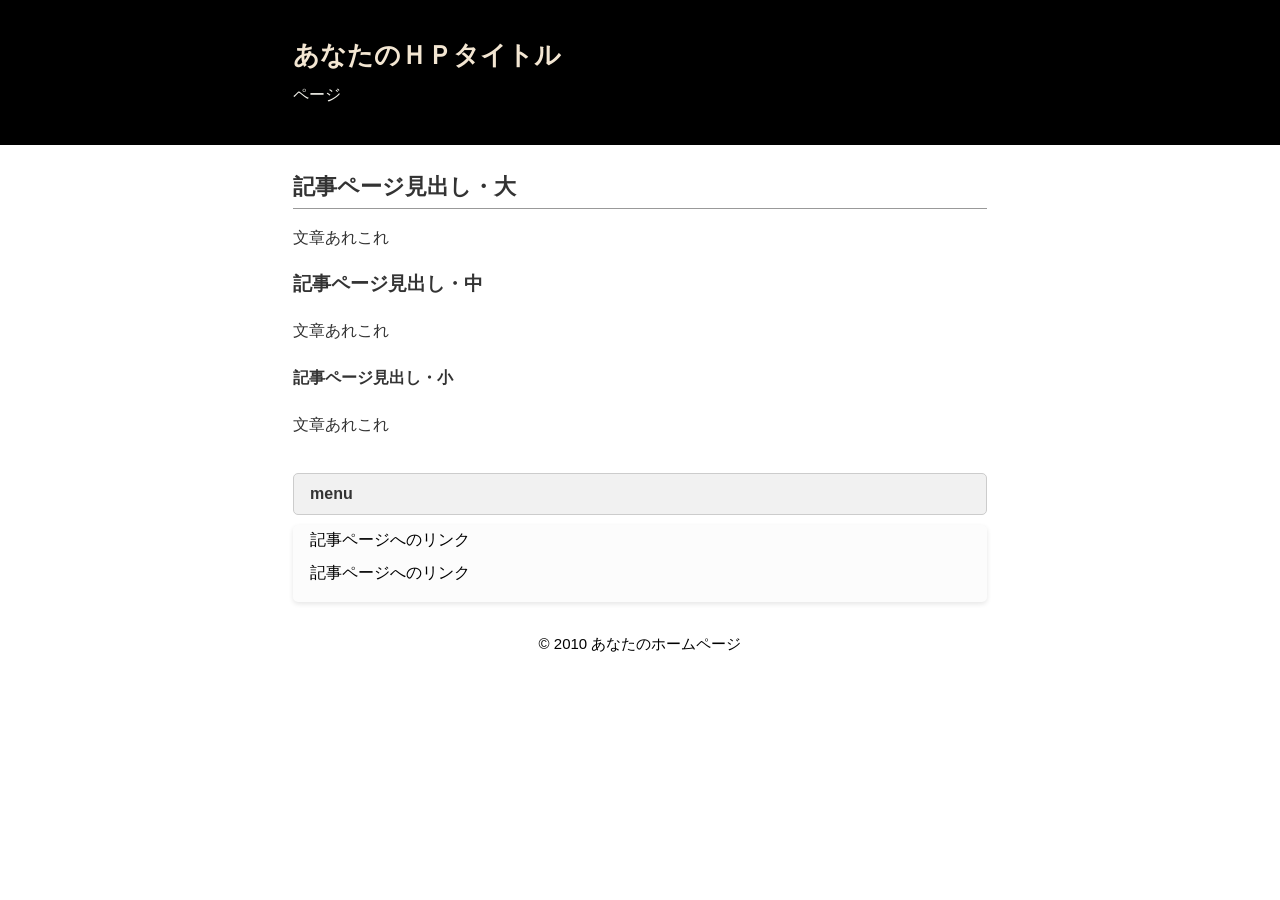
==== index.html @ f2af95d7 "Update index.html" ====
<!DOCTYPE html>
<html lang="ja">
<head>
<meta charset="UTF-8">
<title>中尾颯吾のホームページ</title>
<meta name="keywords" content="ページのキーワードA,B,C">
<meta name="description" content="ページの説明">
<meta name="viewport" content="width=device-width, initial-scale=1.0">
<link rel="stylesheet" href="index.css">
</head>
<body>
<div id="outer">
<header><div id="header-container"><div id="head-inner"><h1>あなたのＨＰタイトル</h1>
<p class="description">ページ</p></div></div>
</header>
<div id="content-wrapper">
<main>
<div id="inner">
<h2>記事ページ見出し・大</h2>
<p>文章あれこれ</p>
<h3>記事ページ見出し・中</h3>
<p>文章あれこれ</p>
<h4>記事ページ見出し・小</h4>
<p>文章あれこれ</p>
</div>
</main>
<aside>
<div id="middle-inner">
<div class="side-title">menu</div>
<div class="side">
<ul>
<li>記事ページへのリンク</li>
<li>記事ページへのリンク</li>
</ul>
</div>
</div>
</aside>
</div>
<footer>© 2010 あなたのホームページ</footer>
</div></body>
</html>
---- index.css ----
@charset "UTF-8";
body {
	margin: 0;
	padding: 0;
	font-family: "游ゴシック Medium", "ヒラギノ角ゴ Pro", "Hiragino Kaku Gothic Pro", "メイリオ", "Meiryo", sans-serif;
	line-height: 1.6;
    font-size: 16px;
}
#header-container {
  margin: 0 auto;
  width: 694px;
}
header {
	background-color: #000;
}
#head-inner {
    padding: 25px 0;
}
h1 {
	font-size: 26px;
	font-weight: bold;
	padding: 10px 0 0 0;
	margin: 0;
	color: #f3e6d2;
}
h1 a {
	font-weight: bold;
	color: #f3e6d2;
	text-decoration: none;
}
h1 a:hover {
	color: #e8f3f9;
	text-decoration: none;
}
.description {
	line-height: 1.2;
	color: #f3f2eb;
	margin: 0.5em 0 1em 0;
}
h2 {
	font-size: 22px;
	margin: 0;
	padding: 4px 0;
	border-bottom: 1px solid #999;
}
#content-wrapper {margin: 0 auto;
    width: 694px;}
main {
	color: #333;
}
#inner {
	padding: 20px 0 0 0;
}
ul {
	margin: 0 0 0 1em;
	padding: 0;
}
li {
	list-style: disc;
}
p {
	margin: 1em 0;
}
img {
	max-width: 100%;
	height: auto;
	border: 0;
}
hr {
	border-width: 1px 0 0 0;
	border-style: solid;
	border-color: #ccc;
	height: 1px;
}
a {
	font-weight: normal;
}
aside {

}
#middle-inner {
	padding: 20px 0 20px 0;
}
.side-title {
	padding: 7px 16px 7px 16px;
	background-color: #f1f1f1;
	color: #333;
	font-weight: bold;
	border: 1px solid #ccc;
	margin-bottom: 10px;
	border-radius: 5px;
}
.side {
	margin: 0 0 10px 0;
	padding: 2px 8px 8px 7px;
	background-color: #fcfcfc;
	box-shadow: 0 2px 5px rgba(0, 0, 0, 0.1);
	border-radius: 5px;
}
.side ul {
	margin: 0 0 0 10px;
	padding: 0;
}
.side li {
	list-style: none;
	margin-bottom: 0.5em;
}
.side li a {
	text-decoration: none;
	color: #214555;
}
.side li a:hover {
	text-decoration: underline;
}
footer {
	font-size: 15px;
	height: 100px;
	clear: both;
	text-align: center;
}
blockquote {
	border: 1px solid #ccc;
	padding: 5px;
	margin: 10px;
}
@media screen and (max-width: 767px) {
#header-container {
    margin: 0;
	width: 100%;
}
header {

}
#head-inner {
    padding: 25px 10px;
	background-color: #214555;
}
.description {
}
#content-wrapper {
margin: 0;
	width: 100%;}
main {
width: 100%;
	color: #333;
}
#inner {
	padding: 20px 10px 0 10px;
}
aside {
width: 100%;
}
#middle-inner {
	padding: 10px 10px 20px 10px;
}
h1 {
	font-size: 20px;
}
h2 {
	font-size: 18px;
}
h3 {
	font-size: 16px;
}
h4 {
	font-size: 14px;
}
}
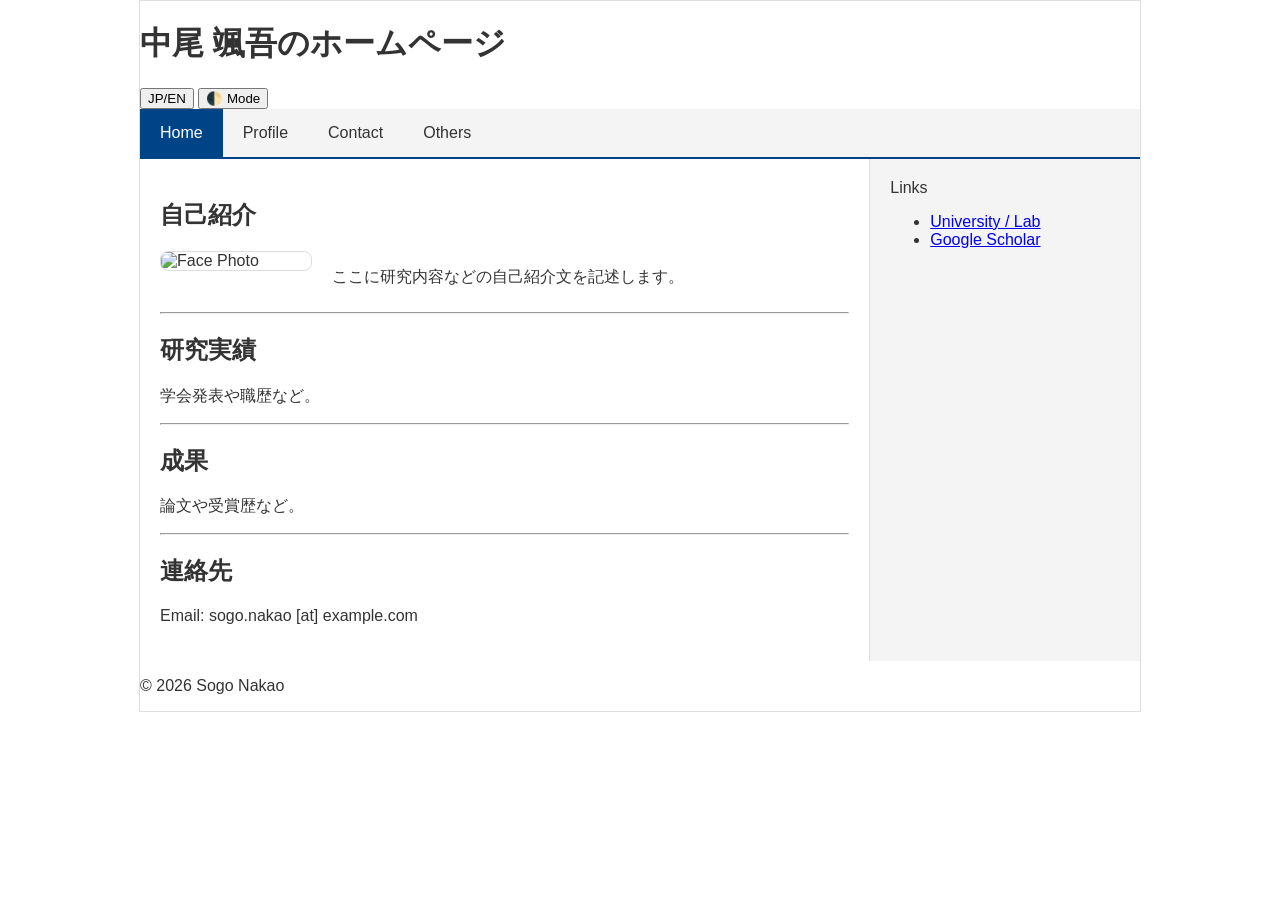
==== commit 0c897709: "Update index.html" ====
--- a/index.html
+++ b/index.html
@@ -1,41 +1,112 @@
 <!DOCTYPE html>
 <html lang="ja">
 <head>
-<meta charset="UTF-8">
-<title>中尾颯吾のホームページ</title>
-<meta name="keywords" content="ページのキーワードA,B,C">
-<meta name="description" content="ページの説明">
-<meta name="viewport" content="width=device-width, initial-scale=1.0">
-<link rel="stylesheet" href="index.css">
+    <meta charset="UTF-8">
+    <title>中尾 颯吾 / Sogo Nakao - Home</title>
+    <meta name="viewport" content="width=device-width, initial-scale=1.0">
+    <link rel="stylesheet" href="index.css">
 </head>
-<body>
-<div id="outer">
-<header><div id="header-container"><div id="head-inner"><h1>あなたのＨＰタイトル</h1>
-<p class="description">ページ</p></div></div>
-</header>
-<div id="content-wrapper">
-<main>
-<div id="inner">
-<h2>記事ページ見出し・大</h2>
-<p>文章あれこれ</p>
-<h3>記事ページ見出し・中</h3>
-<p>文章あれこれ</p>
-<h4>記事ページ見出し・小</h4>
-<p>文章あれこれ</p>
+<body class="light-mode"> <div id="outer">
+    <header>
+        <div id="header-container">
+            <div id="head-inner">
+                <h1 class="lang-ja">中尾 颯吾のホームページ</h1>
+                <h1 class="lang-en" style="display:none;">Sogo Nakao's Homepage</h1>
+                
+                <div class="controls">
+                    <button onclick="toggleLanguage()">JP/EN</button>
+                    <button onclick="toggleDarkMode()">🌓 Mode</button>
+                </div>
+            </div>
+        </div>
+        
+        <nav id="main-nav">
+            <ul>
+                <li><a href="index.html" class="active">Home</a></li>
+                <li><a href="profile.html">Profile</a></li>
+                <li><a href="contact.html">Contact</a></li>
+                <li><a href="others.html">Others</a></li>
+            </ul>
+        </nav>
+    </header>
+
+    <div id="content-wrapper">
+        <main>
+            <div id="inner">
+                <section id="about">
+                    <h2 class="lang-ja">自己紹介</h2>
+                    <h2 class="lang-en" style="display:none;">About Me</h2>
+                    <div class="profile-flex">
+                        <img src="your-photo.jpg" alt="Face Photo" class="profile-img">
+                        <div class="bio">
+                            <p class="lang-ja">ここに研究内容などの自己紹介文を記述します。</p>
+                            <p class="lang-en" style="display:none;">Your introduction and research interests in English go here.</p>
+                        </div>
+                    </div>
+                </section>
+
+                <hr>
+
+                <section id="experience">
+                    <h2 class="lang-ja">研究実績</h2>
+                    <h2 class="lang-en" style="display:none;">Research Experience</h2>
+                    <p class="lang-ja">学会発表や職歴など。</p>
+                    <p class="lang-en" style="display:none;">Details about your conferences and career.</p>
+                </section>
+
+                <hr>
+
+                <section id="publications">
+                    <h2 class="lang-ja">成果</h2>
+                    <h2 class="lang-en" style="display:none;">Publications</h2>
+                    <p class="lang-ja">論文や受賞歴など。</p>
+                    <p class="lang-en" style="display:none;">Journal papers and awards.</p>
+                </section>
+
+                <hr>
+
+                <section id="contact-home">
+                    <h2 class="lang-ja">連絡先</h2>
+                    <h2 class="lang-en" style="display:none;">Contact</h2>
+                    <p>Email: sogo.nakao [at] example.com</p>
+                </section>
+            </div>
+        </main>
+
+        <aside>
+            <div id="middle-inner">
+                <div class="side-title">Links</div>
+                <div class="side">
+                    <ul>
+                        <li><a href="#">University / Lab</a></li>
+                        <li><a href="#">Google Scholar</a></li>
+                    </ul>
+                </div>
+            </div>
+        </aside>
+    </div>
+
+    <footer>
+        <p>© 2026 Sogo Nakao</p>
+    </footer>
 </div>
-</main>
-<aside>
-<div id="middle-inner">
-<div class="side-title">menu</div>
-<div class="side">
-<ul>
-<li>記事ページへのリンク</li>
-<li>記事ページへのリンク</li>
-</ul>
-</div>
-</div>
-</aside>
-</div>
-<footer>© 2010 あなたのホームページ</footer>
-</div></body>
+
+<script>
+    // モード切り替えスクリプト
+    function toggleDarkMode() {
+        document.body.classList.toggle('dark-mode');
+        document.body.classList.toggle('light-mode');
+    }
+
+    // 言語切り替えスクリプト
+    function toggleLanguage() {
+        const jaElements = document.querySelectorAll('.lang-ja');
+        const enElements = document.querySelectorAll('.lang-en');
+        const isJa = jaElements[0].style.display !== 'none';
+
+        jaElements.forEach(el => el.style.display = isJa ? 'none' : 'block');
+        enElements.forEach(el => el.style.display = isJa ? 'block' : 'none');
+    }
+</script>
+</body>
 </html>
--- a/index.css
+++ b/index.css
@@ -1,168 +1,47 @@
-@charset "UTF-8";
+/* 基本変数（ライトモード） */
+:root {
+    --bg-color: #ffffff;
+    --text-color: #333333;
+    --header-bg: #f4f4f4;
+    --accent-color: #004488;
+    --border-color: #dddddd;
+}
+
+/* ダークモード変数 */
+.dark-mode {
+    --bg-color: #1a1a1a;
+    --text-color: #e0e0e0;
+    --header-bg: #2d2d2d;
+    --accent-color: #4da3ff;
+    --border-color: #444444;
+}
+
 body {
-	margin: 0;
-	padding: 0;
-	font-family: "游ゴシック Medium", "ヒラギノ角ゴ Pro", "Hiragino Kaku Gothic Pro", "メイリオ", "Meiryo", sans-serif;
-	line-height: 1.6;
-    font-size: 16px;
+    background-color: var(--bg-color);
+    color: var(--text-color);
+    font-family: "Helvetica Neue", Arial, "Hiragino Kaku Gothic ProN", sans-serif;
+    margin: 0;
+    transition: 0.3s;
 }
-#header-container {
-  margin: 0 auto;
-  width: 694px;
+
+#outer { max-width: 1000px; margin: 0 auto; border: 1px solid var(--border-color); }
+
+/* ナビゲーション */
+#main-nav { background: var(--header-bg); border-bottom: 2px solid var(--accent-color); }
+#main-nav ul { display: flex; list-style: none; padding: 0; margin: 0; }
+#main-nav li a { padding: 15px 20px; text-decoration: none; color: var(--text-color); display: block; }
+#main-nav li a:hover, #main-nav li a.active { background: var(--accent-color); color: white; }
+
+/* プロフィール部分のレイアウト */
+.profile-flex { display: flex; gap: 20px; align-items: flex-start; margin-top: 20px; }
+.profile-img { width: 150px; border-radius: 8px; border: 1px solid var(--border-color); }
+
+/* コンテンツ配置 */
+#content-wrapper { display: flex; }
+main { flex: 3; padding: 20px; }
+aside { flex: 1; padding: 20px; background: var(--header-bg); border-left: 1px solid var(--border-color); }
+
+@media (max-width: 768px) {
+    #content-wrapper { flex-direction: column; }
+    .profile-flex { flex-direction: column; }
 }
-header {
-	background-color: #000;
-}
-#head-inner {
-    padding: 25px 0;
-}
-h1 {
-	font-size: 26px;
-	font-weight: bold;
-	padding: 10px 0 0 0;
-	margin: 0;
-	color: #f3e6d2;
-}
-h1 a {
-	font-weight: bold;
-	color: #f3e6d2;
-	text-decoration: none;
-}
-h1 a:hover {
-	color: #e8f3f9;
-	text-decoration: none;
-}
-.description {
-	line-height: 1.2;
-	color: #f3f2eb;
-	margin: 0.5em 0 1em 0;
-}
-h2 {
-	font-size: 22px;
-	margin: 0;
-	padding: 4px 0;
-	border-bottom: 1px solid #999;
-}
-#content-wrapper {margin: 0 auto;
-    width: 694px;}
-main {
-	color: #333;
-}
-#inner {
-	padding: 20px 0 0 0;
-}
-ul {
-	margin: 0 0 0 1em;
-	padding: 0;
-}
-li {
-	list-style: disc;
-}
-p {
-	margin: 1em 0;
-}
-img {
-	max-width: 100%;
-	height: auto;
-	border: 0;
-}
-hr {
-	border-width: 1px 0 0 0;
-	border-style: solid;
-	border-color: #ccc;
-	height: 1px;
-}
-a {
-	font-weight: normal;
-}
-aside {
-
-}
-#middle-inner {
-	padding: 20px 0 20px 0;
-}
-.side-title {
-	padding: 7px 16px 7px 16px;
-	background-color: #f1f1f1;
-	color: #333;
-	font-weight: bold;
-	border: 1px solid #ccc;
-	margin-bottom: 10px;
-	border-radius: 5px;
-}
-.side {
-	margin: 0 0 10px 0;
-	padding: 2px 8px 8px 7px;
-	background-color: #fcfcfc;
-	box-shadow: 0 2px 5px rgba(0, 0, 0, 0.1);
-	border-radius: 5px;
-}
-.side ul {
-	margin: 0 0 0 10px;
-	padding: 0;
-}
-.side li {
-	list-style: none;
-	margin-bottom: 0.5em;
-}
-.side li a {
-	text-decoration: none;
-	color: #214555;
-}
-.side li a:hover {
-	text-decoration: underline;
-}
-footer {
-	font-size: 15px;
-	height: 100px;
-	clear: both;
-	text-align: center;
-}
-blockquote {
-	border: 1px solid #ccc;
-	padding: 5px;
-	margin: 10px;
-}
-@media screen and (max-width: 767px) {
-#header-container {
-    margin: 0;
-	width: 100%;
-}
-header {
-
-}
-#head-inner {
-    padding: 25px 10px;
-	background-color: #214555;
-}
-.description {
-}
-#content-wrapper {
-margin: 0;
-	width: 100%;}
-main {
-width: 100%;
-	color: #333;
-}
-#inner {
-	padding: 20px 10px 0 10px;
-}
-aside {
-width: 100%;
-}
-#middle-inner {
-	padding: 10px 10px 20px 10px;
-}
-h1 {
-	font-size: 20px;
-}
-h2 {
-	font-size: 18px;
-}
-h3 {
-	font-size: 16px;
-}
-h4 {
-	font-size: 14px;
-}
-}
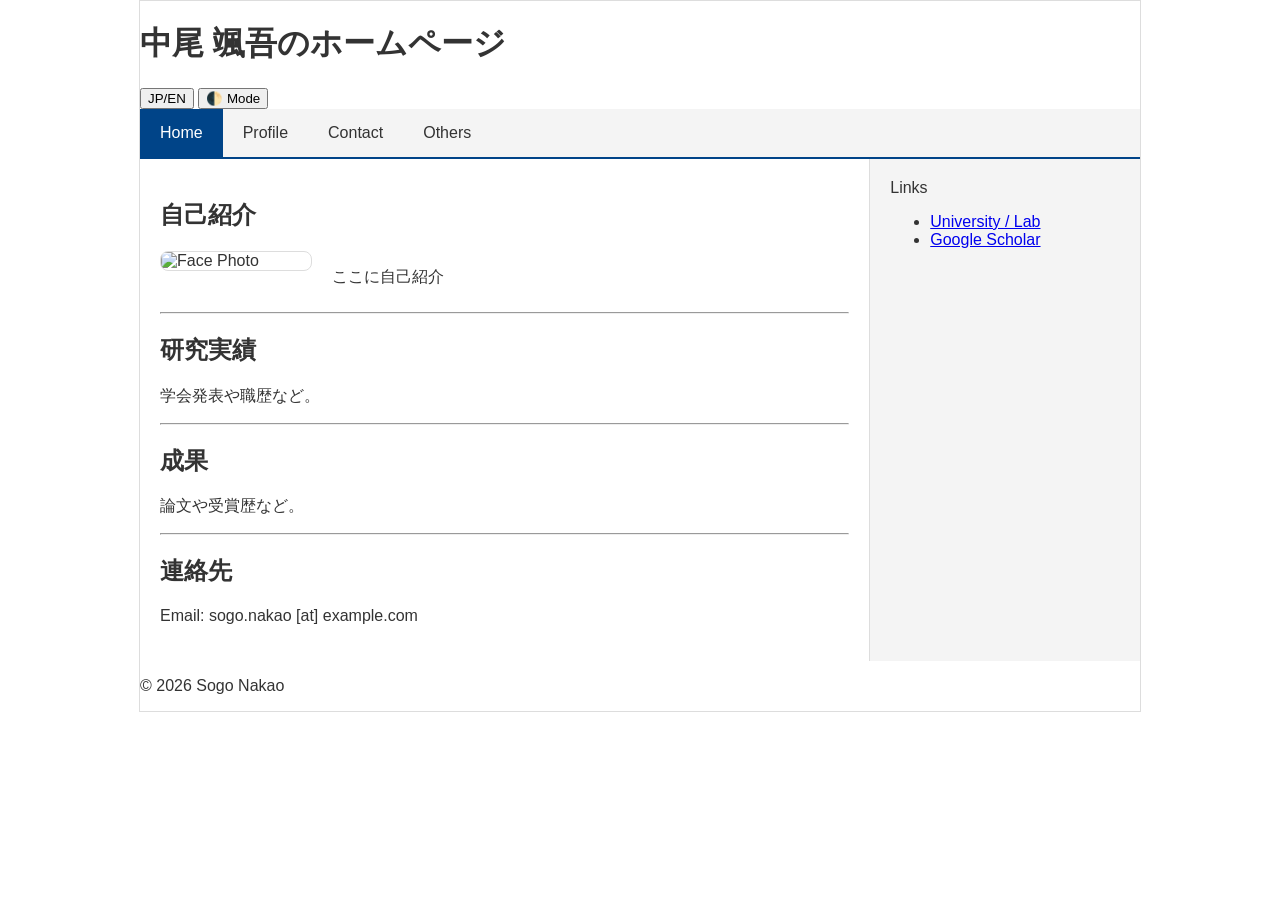
==== commit 5fcd0907: "Update index.html" ====
--- a/index.html
+++ b/index.html
@@ -39,7 +39,7 @@
                     <div class="profile-flex">
                         <img src="your-photo.jpg" alt="Face Photo" class="profile-img">
                         <div class="bio">
-                            <p class="lang-ja">ここに研究内容などの自己紹介文を記述します。</p>
+                            <p class="lang-ja">ここに自己紹介</p>
                             <p class="lang-en" style="display:none;">Your introduction and research interests in English go here.</p>
                         </div>
                     </div>
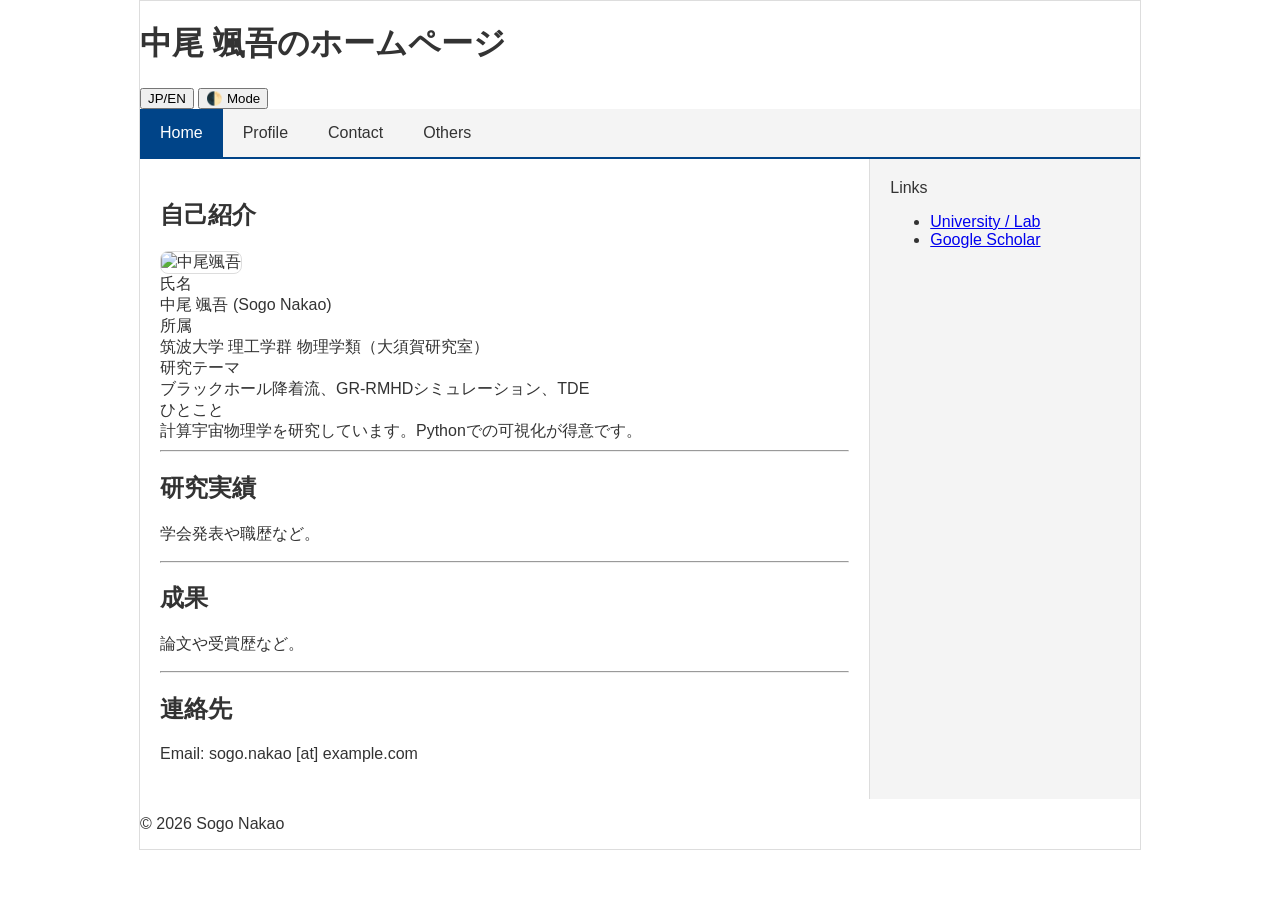
==== commit f7be3230: "Update index.html" ====
--- a/index.html
+++ b/index.html
@@ -36,11 +36,39 @@
                 <section id="about">
                     <h2 class="lang-ja">自己紹介</h2>
                     <h2 class="lang-en" style="display:none;">About Me</h2>
-                    <div class="profile-flex">
-                        <img src="your-photo.jpg" alt="Face Photo" class="profile-img">
-                        <div class="bio">
-                            <p class="lang-ja">ここに自己紹介</p>
-                            <p class="lang-en" style="display:none;">Your introduction and research interests in English go here.</p>
+                    
+                    <div class="profile-container">
+                        <div class="profile-photo">
+                            <img src="my-face.jpg" alt="中尾颯吾" class="profile-img">
+                        </div>
+                
+                        <div class="profile-details">
+                            <div class="info-box">
+                                <div class="info-label lang-ja">氏名</div>
+                                <div class="info-label lang-en" style="display:none;">Name</div>
+                                <div class="info-content">中尾 颯吾 (Sogo Nakao)</div>
+                            </div>
+                
+                            <div class="info-box">
+                                <div class="info-label lang-ja">所属</div>
+                                <div class="info-label lang-en" style="display:none;">Affiliation</div>
+                                <div class="info-content lang-ja">筑波大学 理工学群 物理学類（大須賀研究室）</div>
+                                <div class="info-content lang-en" style="display:none;">College of Physics, University of Tsukuba (Ohsuga Lab)</div>
+                            </div>
+                
+                            <div class="info-box">
+                                <div class="info-label lang-ja">研究テーマ</div>
+                                <div class="info-label lang-en" style="display:none;">Research Interests</div>
+                                <div class="info-content lang-ja">ブラックホール降着流、GR-RMHDシミュレーション、TDE</div>
+                                <div class="info-content lang-en" style="display:none;">BH Accretion Flows, GR-RMHD Simulations, Tidal Disruption Events</div>
+                            </div>
+                
+                            <div class="info-box">
+                                <div class="info-label lang-ja">ひとこと</div>
+                                <div class="info-label lang-en" style="display:none;">Message</div>
+                                <div class="info-content lang-ja">計算宇宙物理学を研究しています。Pythonでの可視化が得意です。</div>
+                                <div class="info-content lang-en" style="display:none;">I am exploring the universe through numerical simulations.</div>
+                            </div>
                         </div>
                     </div>
                 </section>
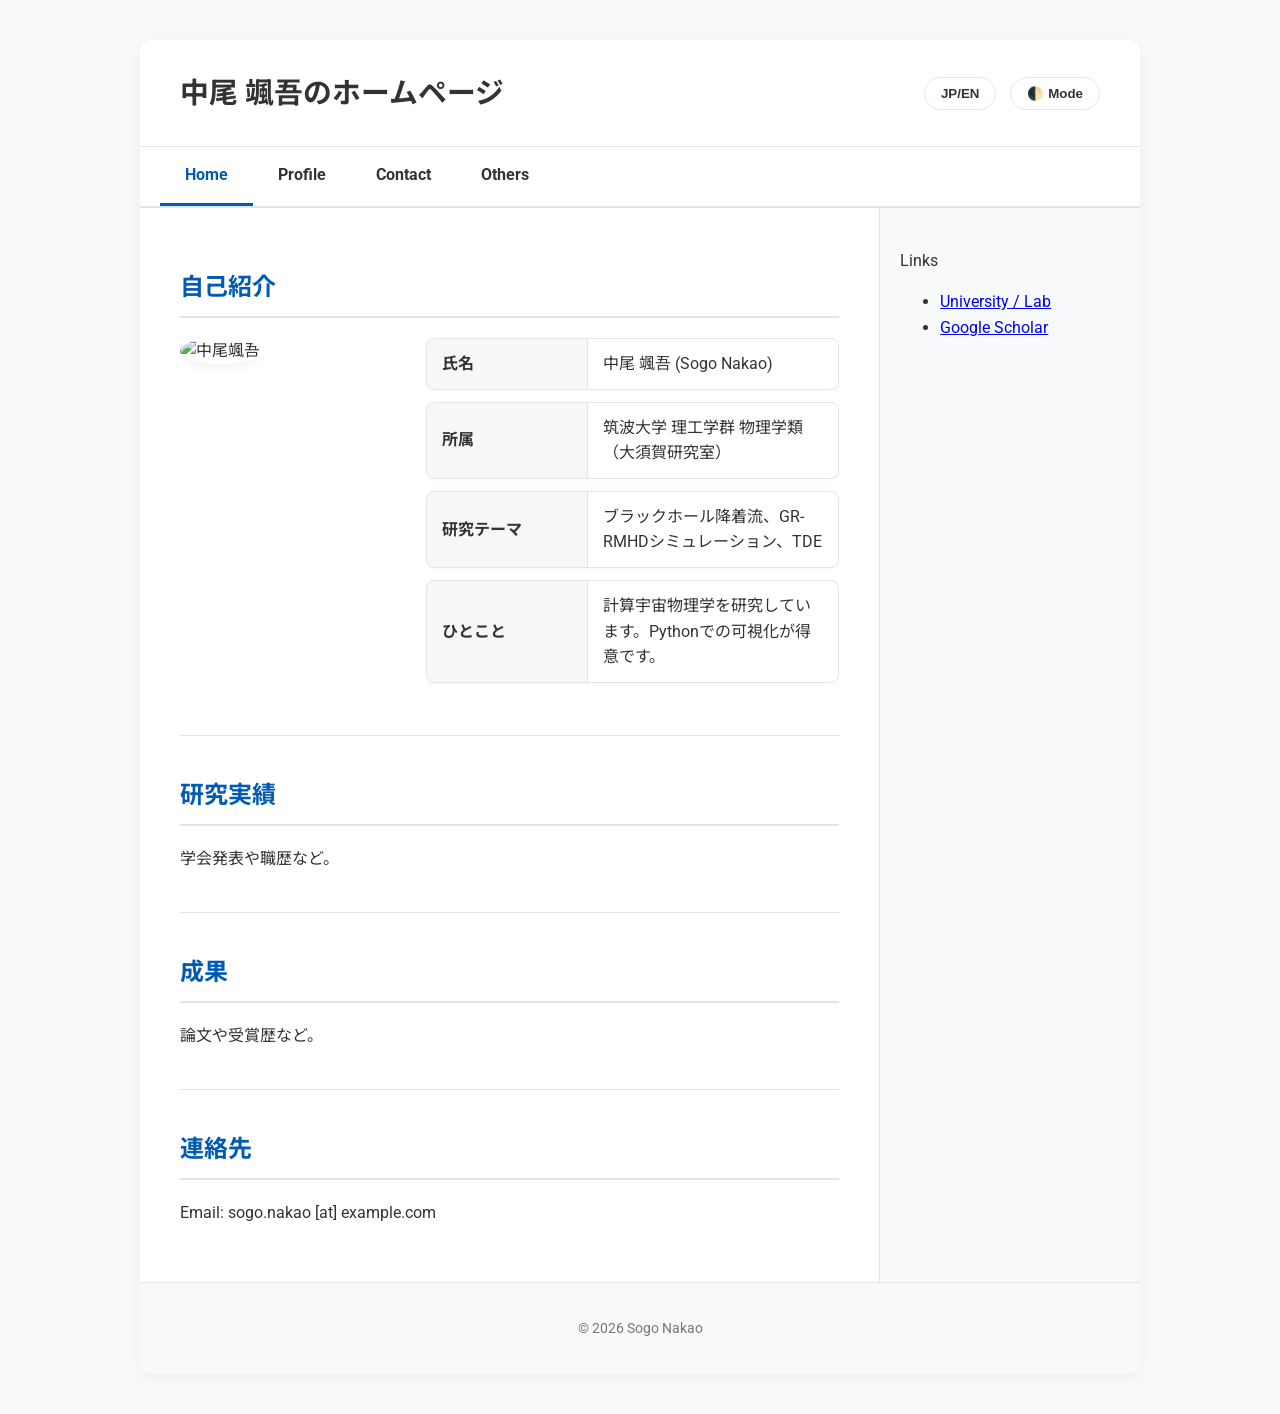
==== commit 77e03068: "Update index.html" ====
--- a/index.html
+++ b/index.html
@@ -4,7 +4,7 @@
     <meta charset="UTF-8">
     <title>中尾 颯吾 / Sogo Nakao - Home</title>
     <meta name="viewport" content="width=device-width, initial-scale=1.0">
-    <link rel="stylesheet" href="index.css">
+    <link rel="stylesheet" href="index2.css">
 </head>
 <body class="light-mode"> <div id="outer">
     <header>
--- a/index2.css
+++ b/index2.css
@@ -0,0 +1,202 @@
+/* Webフォントの読み込み（RobotoとNoto Sans JP） */
+@import url('https://fonts.googleapis.com/css2?family=Noto+Sans+JP:wght@400;700&family=Roboto:wght@400;700&display=swap');
+
+/* 基本変数（ライトモード：少し温かみのある背景色に） */
+:root {
+    --bg-color: #f7f9fa;
+    --text-color: #333333;
+    --header-bg: #ffffff;
+    --accent-color: #005bb5;
+    --border-color: #e1e4e8;
+    --box-shadow: 0 4px 12px rgba(0, 0, 0, 0.05);
+}
+
+/* ダークモード変数（深みのあるダークグレーに） */
+.dark-mode {
+    --bg-color: #121212;
+    --text-color: #e0e0e0;
+    --header-bg: #1e1e1e;
+    --accent-color: #66b2ff;
+    --border-color: #333333;
+    --box-shadow: 0 4px 12px rgba(0, 0, 0, 0.3);
+}
+
+body {
+    background-color: var(--bg-color);
+    color: var(--text-color);
+    font-family: 'Roboto', 'Noto Sans JP', sans-serif;
+    margin: 0;
+    transition: background-color 0.3s, color 0.3s;
+    line-height: 1.6;
+}
+
+/* メインコンテナをカード風に */
+#outer { 
+    max-width: 1000px; 
+    margin: 40px auto; 
+    background-color: var(--header-bg);
+    border-radius: 12px;
+    box-shadow: var(--box-shadow);
+    overflow: hidden;
+}
+
+/* ヘッダー周り */
+#header-container {
+    padding: 30px 40px;
+    border-bottom: 1px solid var(--border-color);
+}
+
+#head-inner {
+    display: flex;
+    justify-content: space-between;
+    align-items: center;
+}
+
+#head-inner h1 {
+    margin: 0;
+    font-size: 1.8rem;
+    font-weight: 700;
+}
+
+/* 切り替えボタンをおしゃれに */
+.controls button {
+    background-color: transparent;
+    border: 1px solid var(--border-color);
+    color: var(--text-color);
+    padding: 8px 16px;
+    border-radius: 20px;
+    cursor: pointer;
+    font-weight: bold;
+    margin-left: 10px;
+    transition: 0.2s;
+}
+
+.controls button:hover {
+    background-color: var(--accent-color);
+    color: #ffffff;
+    border-color: var(--accent-color);
+}
+
+/* ナビゲーション（タブ） */
+#main-nav { 
+    background: var(--header-bg); 
+    border-bottom: 2px solid var(--border-color); 
+}
+
+#main-nav ul { 
+    display: flex; 
+    list-style: none; 
+    padding: 0 20px; 
+    margin: 0; 
+}
+
+#main-nav li a { 
+    padding: 15px 25px; 
+    text-decoration: none; 
+    color: var(--text-color); 
+    display: block; 
+    font-weight: bold;
+    border-bottom: 3px solid transparent;
+    transition: 0.3s;
+}
+
+#main-nav li a:hover, #main-nav li a.active { 
+    color: var(--accent-color);
+    border-bottom: 3px solid var(--accent-color);
+}
+
+/* コンテンツ配置 */
+#content-wrapper { display: flex; }
+main { flex: 3; padding: 40px; }
+aside { flex: 1; padding: 40px 20px; background: var(--bg-color); border-left: 1px solid var(--border-color); }
+
+h2 {
+    color: var(--accent-color);
+    border-bottom: 2px solid var(--border-color);
+    padding-bottom: 10px;
+    margin-bottom: 20px;
+}
+
+/* プロフィール全体のレイアウト */
+.profile-container {
+    display: flex;
+    gap: 40px;
+    margin-top: 20px;
+}
+
+.profile-photo {
+    flex: 1;
+    max-width: 220px;
+}
+
+/* 写真を丸みのある影付きに */
+.profile-img {
+    width: 100%;
+    height: auto;
+    border-radius: 50%; /* 丸くしたい場合は50%、四角のままなら12pxなどに変更 */
+    box-shadow: var(--box-shadow);
+    object-fit: cover;
+}
+
+.profile-details {
+    flex: 2;
+}
+
+/* 箇条書きボックスのデザイン（松藤さん風の進化版） */
+.info-box {
+    display: flex;
+    border: 1px solid var(--border-color);
+    margin-bottom: 12px;
+    border-radius: 8px;
+    background-color: var(--header-bg);
+    box-shadow: 0 2px 4px rgba(0,0,0,0.02);
+    overflow: hidden;
+}
+
+.info-label {
+    background-color: rgba(0, 0, 0, 0.03);
+    padding: 12px 15px;
+    width: 130px;
+    font-weight: 700;
+    border-right: 1px solid var(--border-color);
+    display: flex;
+    align-items: center;
+}
+
+.dark-mode .info-label {
+    background-color: rgba(255, 255, 255, 0.05);
+}
+
+.info-content {
+    padding: 12px 15px;
+    flex: 1;
+    display: flex;
+    align-items: center;
+}
+
+hr {
+    border: 0;
+    height: 1px;
+    background-color: var(--border-color);
+    margin: 40px 0;
+}
+
+footer {
+    text-align: center;
+    padding: 20px;
+    background-color: var(--bg-color);
+    border-top: 1px solid var(--border-color);
+    font-size: 0.9rem;
+    color: #777;
+}
+
+/* スマホ表示の調整 */
+@media (max-width: 768px) {
+    #outer { margin: 0; border-radius: 0; }
+    #content-wrapper { flex-direction: column; }
+    .profile-container { flex-direction: column; align-items: center; }
+    #head-inner { flex-direction: column; gap: 15px; text-align: center; }
+    #main-nav ul { flex-wrap: wrap; justify-content: center; }
+    .info-box { flex-direction: column; }
+    .info-label { width: 100%; border-right: none; border-bottom: 1px solid var(--border-color); }
+}
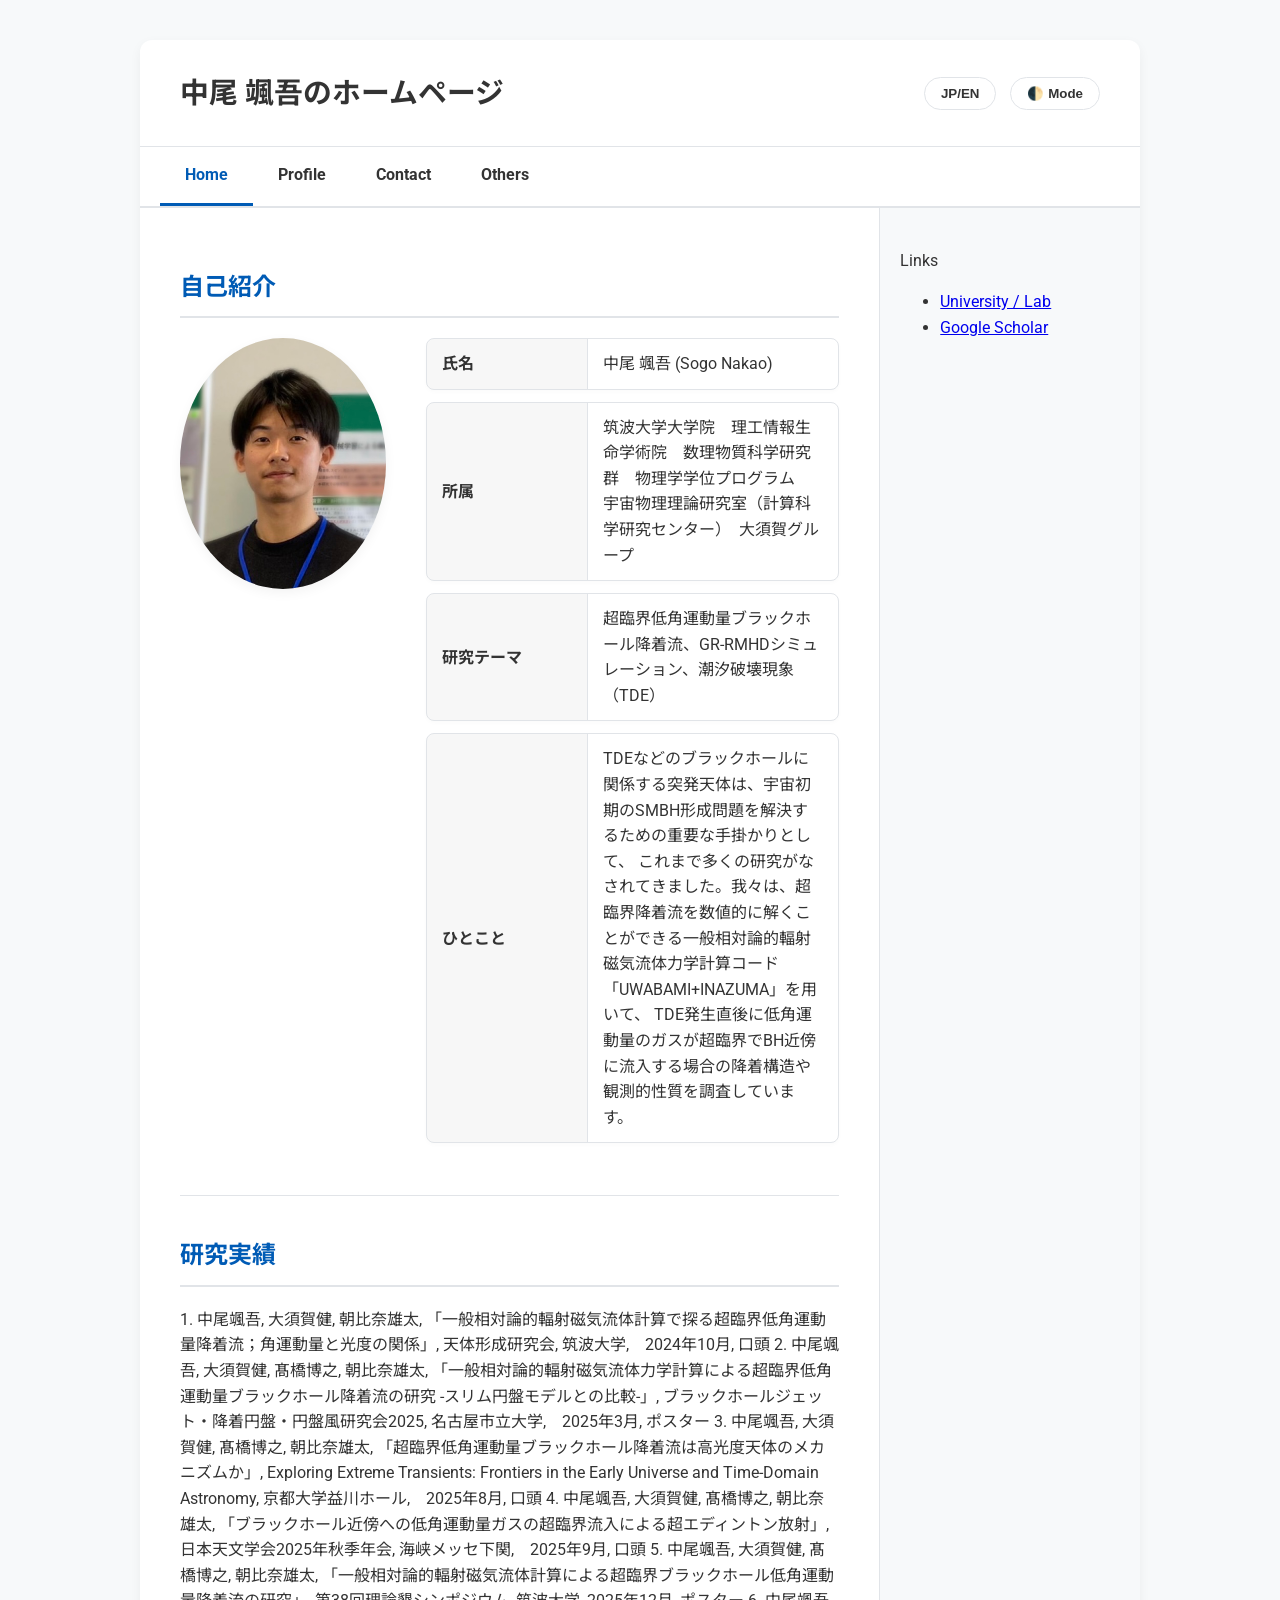
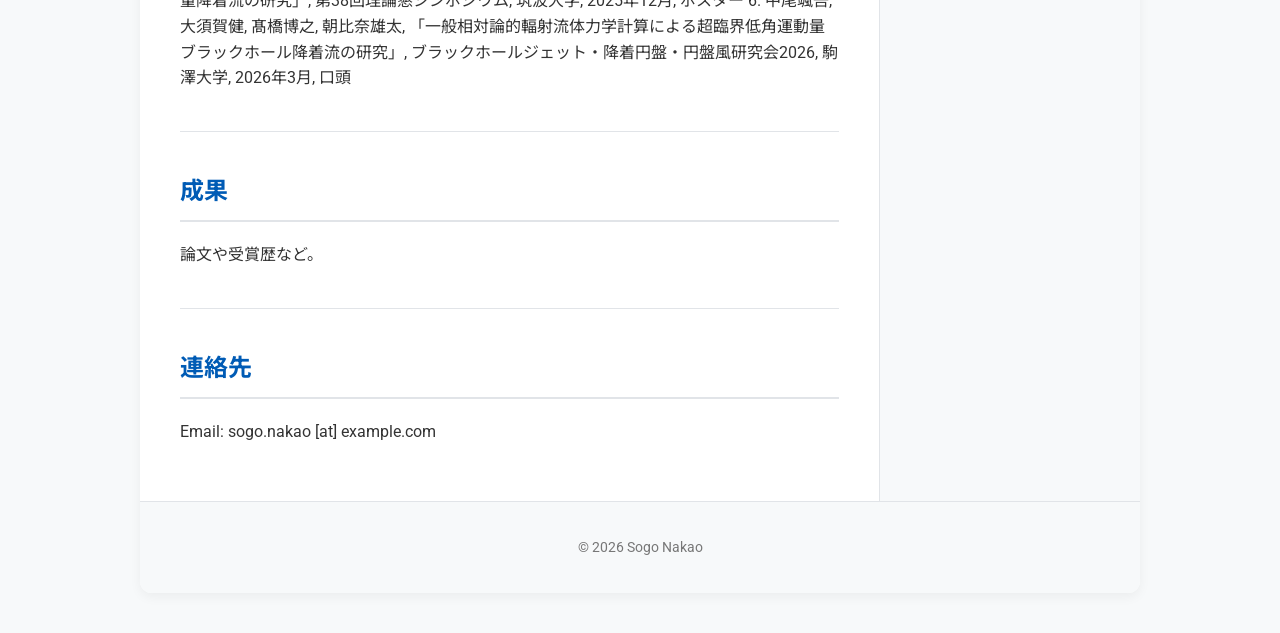
==== commit ad227ff1: "Update index.html" ====
--- a/index.html
+++ b/index.html
@@ -52,21 +52,23 @@
                             <div class="info-box">
                                 <div class="info-label lang-ja">所属</div>
                                 <div class="info-label lang-en" style="display:none;">Affiliation</div>
-                                <div class="info-content lang-ja">筑波大学 理工学群 物理学類（大須賀研究室）</div>
-                                <div class="info-content lang-en" style="display:none;">College of Physics, University of Tsukuba (Ohsuga Lab)</div>
+                                <div class="info-content lang-ja">筑波大学大学院　理工情報生命学術院　数理物質科学研究群　物理学学位プログラム　宇宙物理理論研究室（計算科学研究センター）　大須賀グループ</div>
+                                <div class="info-content lang-en" style="display:none;">College of Physics, University of Tsukuba (Ohsuga Group)</div>
                             </div>
                 
                             <div class="info-box">
                                 <div class="info-label lang-ja">研究テーマ</div>
                                 <div class="info-label lang-en" style="display:none;">Research Interests</div>
-                                <div class="info-content lang-ja">ブラックホール降着流、GR-RMHDシミュレーション、TDE</div>
+                                <div class="info-content lang-ja">超臨界低角運動量ブラックホール降着流、GR-RMHDシミュレーション、潮汐破壊現象（TDE）</div>
                                 <div class="info-content lang-en" style="display:none;">BH Accretion Flows, GR-RMHD Simulations, Tidal Disruption Events</div>
                             </div>
                 
                             <div class="info-box">
                                 <div class="info-label lang-ja">ひとこと</div>
                                 <div class="info-label lang-en" style="display:none;">Message</div>
-                                <div class="info-content lang-ja">計算宇宙物理学を研究しています。Pythonでの可視化が得意です。</div>
+                                <div class="info-content lang-ja">TDEなどのブラックホールに関係する突発天体は、宇宙初期のSMBH形成問題を解決するための重要な手掛かりとして、
+                                    これまで多くの研究がなされてきました。我々は、超臨界降着流を数値的に解くことができる一般相対論的輻射磁気流体力学計算コード「UWABAMI+INAZUMA」を用いて、
+                                    TDE発生直後に低角運動量のガスが超臨界でBH近傍に流入する場合の降着構造や観測的性質を調査しています。</div>
                                 <div class="info-content lang-en" style="display:none;">I am exploring the universe through numerical simulations.</div>
                             </div>
                         </div>
@@ -78,7 +80,13 @@
                 <section id="experience">
                     <h2 class="lang-ja">研究実績</h2>
                     <h2 class="lang-en" style="display:none;">Research Experience</h2>
-                    <p class="lang-ja">学会発表や職歴など。</p>
+                    <p class="lang-ja">1. 中尾颯吾, 大須賀健, 朝比奈雄太, 「一般相対論的輻射磁気流体計算で探る超臨界低角運動量降着流；角運動量と光度の関係」, 天体形成研究会, 筑波大学,　2024年10月, 口頭
+                            2. 中尾颯吾, 大須賀健, 髙橋博之, 朝比奈雄太, 「一般相対論的輻射磁気流体力学計算による超臨界低角運動量ブラックホール降着流の研究 -スリム円盤モデルとの比較-」, ブラックホールジェット・降着円盤・円盤風研究会2025, 名古屋市立大学,　2025年3月, ポスター
+                            3. 中尾颯吾, 大須賀健, 髙橋博之, 朝比奈雄太, 「超臨界低角運動量ブラックホール降着流は高光度天体のメカニズムか」, Exploring Extreme Transients: Frontiers in the Early Universe and Time-Domain Astronomy, 京都大学益川ホール,　2025年8月, 口頭
+                            4. 中尾颯吾, 大須賀健, 髙橋博之, 朝比奈雄太, 「ブラックホール近傍への低角運動量ガスの超臨界流入による超エディントン放射」, 日本天文学会2025年秋季年会, 海峡メッセ下関,　2025年9月, 口頭
+                            5. 中尾颯吾, 大須賀健, 髙橋博之, 朝比奈雄太, 「一般相対論的輻射磁気流体計算による超臨界ブラックホール低角運動量降着流の研究」, 第38回理論懇シンポジウム, 筑波大学, 2025年12月, ポスター
+                            6. 中尾颯吾, 大須賀健, 髙橋博之, 朝比奈雄太, 「一般相対論的輻射流体力学計算による超臨界低角運動量ブラックホール降着流の研究」, ブラックホールジェット・降着円盤・円盤風研究会2026, 駒澤大学, 2026年3月, 口頭
+</p>
                     <p class="lang-en" style="display:none;">Details about your conferences and career.</p>
                 </section>
 
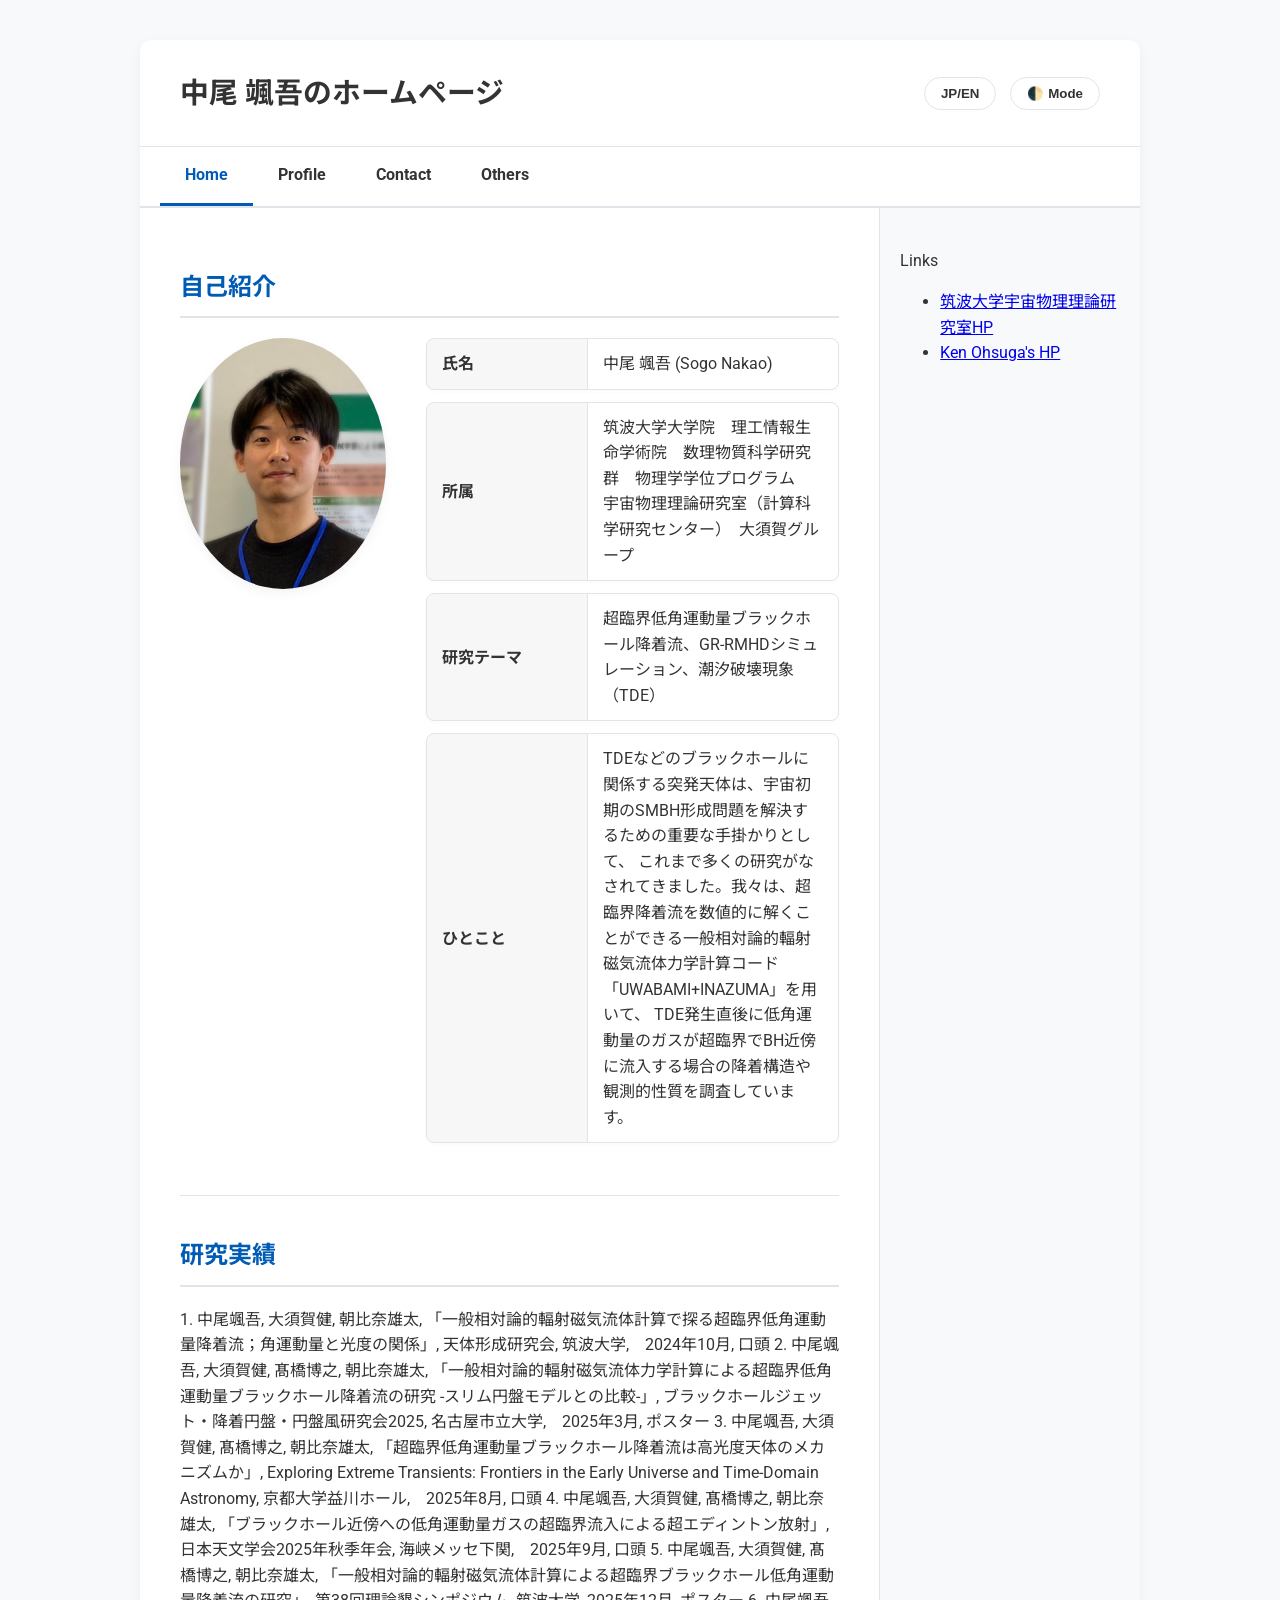
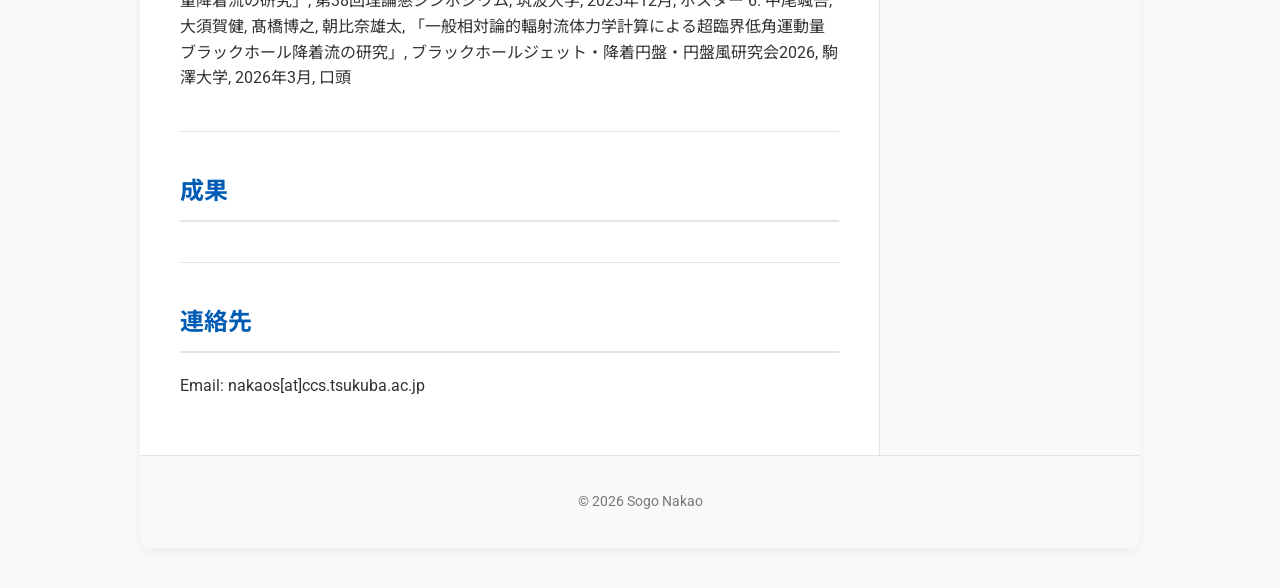
==== commit fd5c2c53: "Update index.html" ====
--- a/index.html
+++ b/index.html
@@ -95,7 +95,7 @@
                 <section id="publications">
                     <h2 class="lang-ja">成果</h2>
                     <h2 class="lang-en" style="display:none;">Publications</h2>
-                    <p class="lang-ja">論文や受賞歴など。</p>
+                    <p class="lang-ja"> </p>
                     <p class="lang-en" style="display:none;">Journal papers and awards.</p>
                 </section>
 
@@ -104,7 +104,7 @@
                 <section id="contact-home">
                     <h2 class="lang-ja">連絡先</h2>
                     <h2 class="lang-en" style="display:none;">Contact</h2>
-                    <p>Email: sogo.nakao [at] example.com</p>
+                    <p>Email: nakaos[at]ccs.tsukuba.ac.jp</p>
                 </section>
             </div>
         </main>
@@ -114,8 +114,8 @@
                 <div class="side-title">Links</div>
                 <div class="side">
                     <ul>
-                        <li><a href="#">University / Lab</a></li>
-                        <li><a href="#">Google Scholar</a></li>
+                        <li><a href="https://www2.ccs.tsukuba.ac.jp/Astro/home/ja/">筑波大学宇宙物理理論研究室HP</a></li>
+                        <li><a href="https://www2.ccs.tsukuba.ac.jp/people/ohsuga/index.html">Ken Ohsuga's HP</a></li>
                     </ul>
                 </div>
             </div>
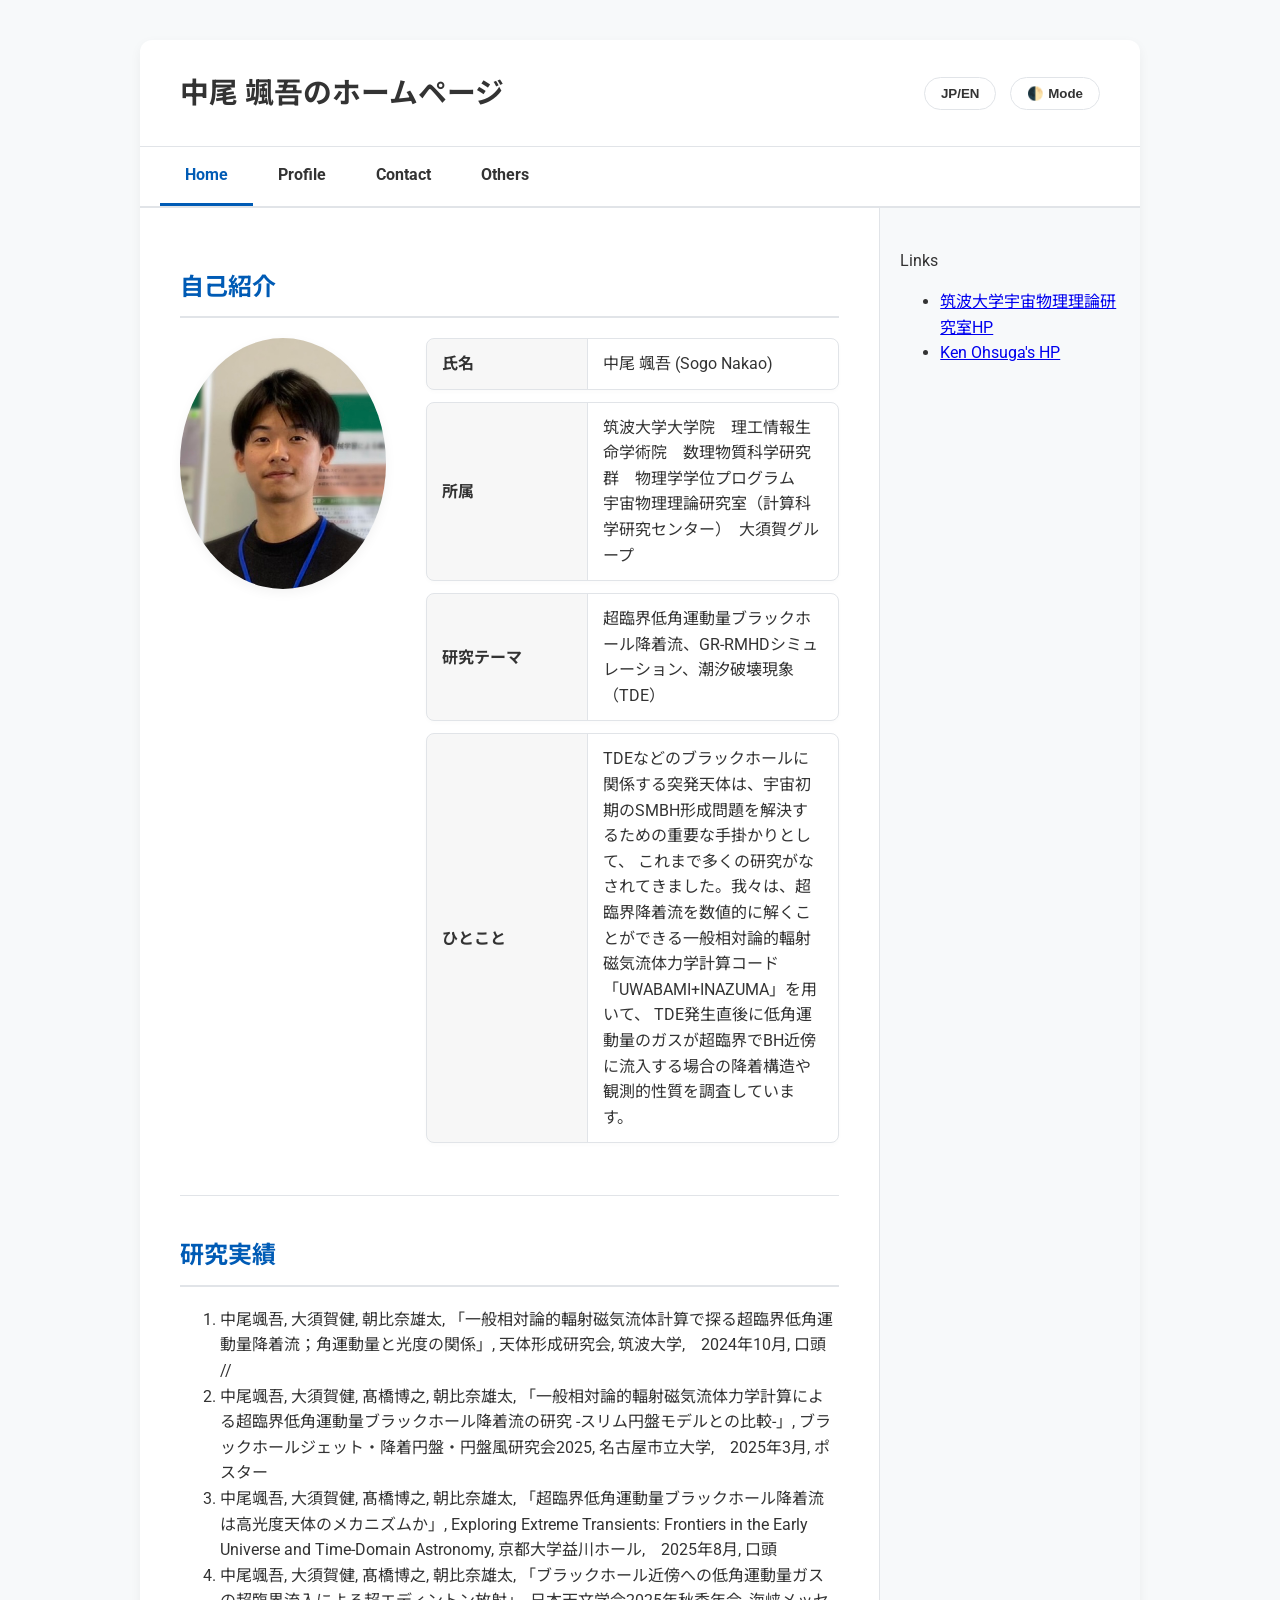
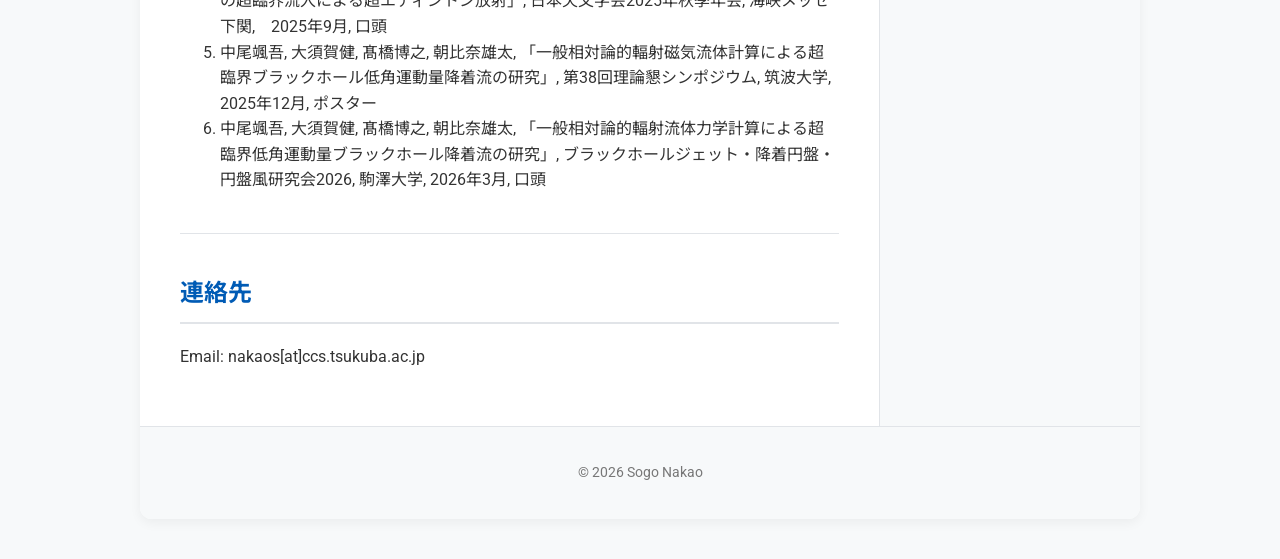
==== commit 5b4996e4: "Update index.html" ====
--- a/index.html
+++ b/index.html
@@ -80,24 +80,25 @@
                 <section id="experience">
                     <h2 class="lang-ja">研究実績</h2>
                     <h2 class="lang-en" style="display:none;">Research Experience</h2>
-                    <p class="lang-ja">1. 中尾颯吾, 大須賀健, 朝比奈雄太, 「一般相対論的輻射磁気流体計算で探る超臨界低角運動量降着流；角運動量と光度の関係」, 天体形成研究会, 筑波大学,　2024年10月, 口頭
-                            2. 中尾颯吾, 大須賀健, 髙橋博之, 朝比奈雄太, 「一般相対論的輻射磁気流体力学計算による超臨界低角運動量ブラックホール降着流の研究 -スリム円盤モデルとの比較-」, ブラックホールジェット・降着円盤・円盤風研究会2025, 名古屋市立大学,　2025年3月, ポスター
-                            3. 中尾颯吾, 大須賀健, 髙橋博之, 朝比奈雄太, 「超臨界低角運動量ブラックホール降着流は高光度天体のメカニズムか」, Exploring Extreme Transients: Frontiers in the Early Universe and Time-Domain Astronomy, 京都大学益川ホール,　2025年8月, 口頭
-                            4. 中尾颯吾, 大須賀健, 髙橋博之, 朝比奈雄太, 「ブラックホール近傍への低角運動量ガスの超臨界流入による超エディントン放射」, 日本天文学会2025年秋季年会, 海峡メッセ下関,　2025年9月, 口頭
-                            5. 中尾颯吾, 大須賀健, 髙橋博之, 朝比奈雄太, 「一般相対論的輻射磁気流体計算による超臨界ブラックホール低角運動量降着流の研究」, 第38回理論懇シンポジウム, 筑波大学, 2025年12月, ポスター
-                            6. 中尾颯吾, 大須賀健, 髙橋博之, 朝比奈雄太, 「一般相対論的輻射流体力学計算による超臨界低角運動量ブラックホール降着流の研究」, ブラックホールジェット・降着円盤・円盤風研究会2026, 駒澤大学, 2026年3月, 口頭
+                    <ol class="lang-ja">
+                            <li>中尾颯吾, 大須賀健, 朝比奈雄太, 「一般相対論的輻射磁気流体計算で探る超臨界低角運動量降着流；角運動量と光度の関係」, 天体形成研究会, 筑波大学,　2024年10月, 口頭 //
+                            <li>中尾颯吾, 大須賀健, 髙橋博之, 朝比奈雄太, 「一般相対論的輻射磁気流体力学計算による超臨界低角運動量ブラックホール降着流の研究 -スリム円盤モデルとの比較-」, ブラックホールジェット・降着円盤・円盤風研究会2025, 名古屋市立大学,　2025年3月, ポスター
+                            <li>中尾颯吾, 大須賀健, 髙橋博之, 朝比奈雄太, 「超臨界低角運動量ブラックホール降着流は高光度天体のメカニズムか」, Exploring Extreme Transients: Frontiers in the Early Universe and Time-Domain Astronomy, 京都大学益川ホール,　2025年8月, 口頭
+                            <li>中尾颯吾, 大須賀健, 髙橋博之, 朝比奈雄太, 「ブラックホール近傍への低角運動量ガスの超臨界流入による超エディントン放射」, 日本天文学会2025年秋季年会, 海峡メッセ下関,　2025年9月, 口頭
+                            <li>中尾颯吾, 大須賀健, 髙橋博之, 朝比奈雄太, 「一般相対論的輻射磁気流体計算による超臨界ブラックホール低角運動量降着流の研究」, 第38回理論懇シンポジウム, 筑波大学, 2025年12月, ポスター
+                            <li>中尾颯吾, 大須賀健, 髙橋博之, 朝比奈雄太, 「一般相対論的輻射流体力学計算による超臨界低角運動量ブラックホール降着流の研究」, ブラックホールジェット・降着円盤・円盤風研究会2026, 駒澤大学, 2026年3月, 口頭
 </p>
                     <p class="lang-en" style="display:none;">Details about your conferences and career.</p>
                 </section>
 
-                <hr>
+                <!-- <hr>
 
                 <section id="publications">
                     <h2 class="lang-ja">成果</h2>
                     <h2 class="lang-en" style="display:none;">Publications</h2>
                     <p class="lang-ja"> </p>
                     <p class="lang-en" style="display:none;">Journal papers and awards.</p>
-                </section>
+                </section> -->
 
                 <hr>
 
